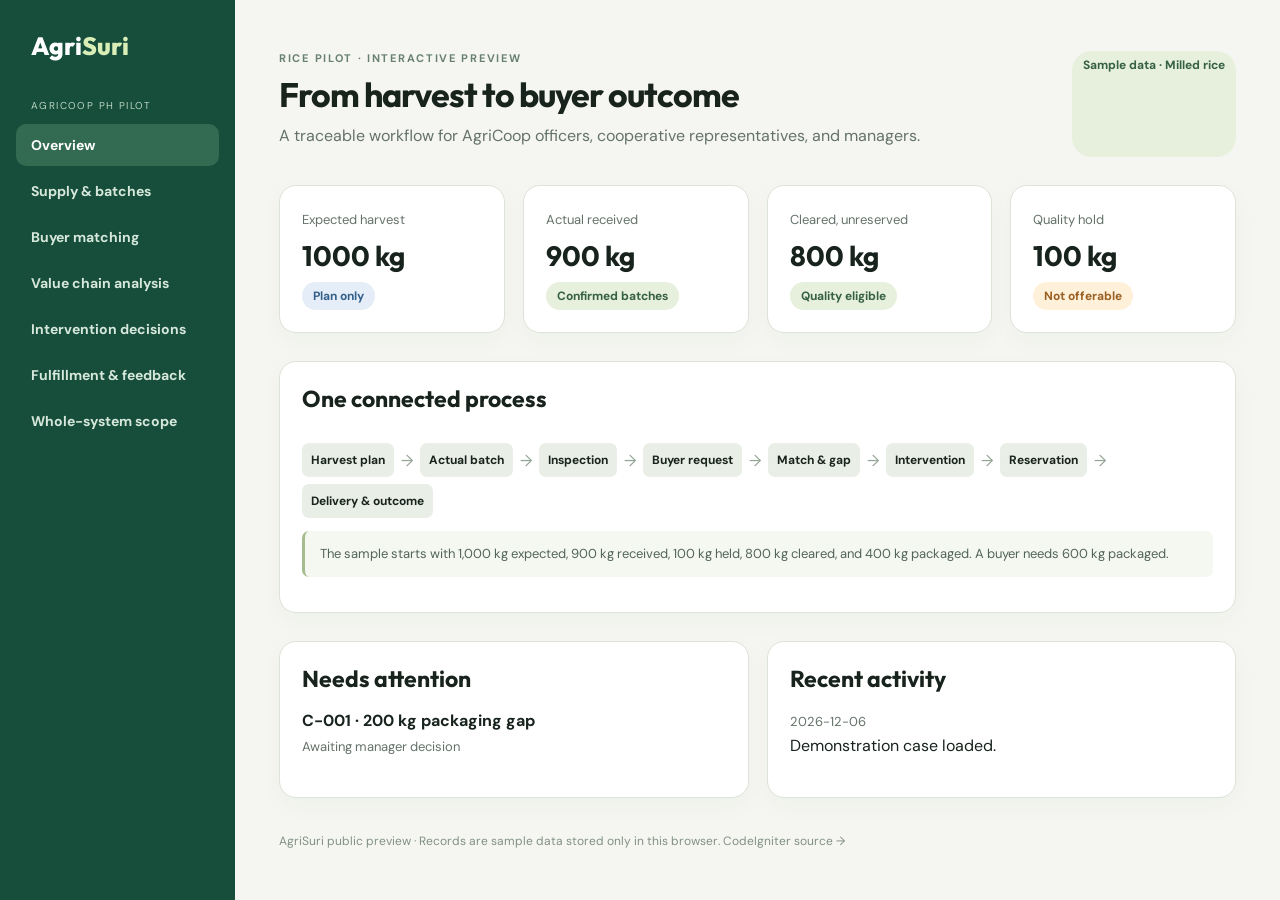
==== docs/index.html @ 3b14a7c7 "Add browser-based public workflow preview" ====
<!doctype html><html lang="en"><head><meta charset="utf-8"><meta name="viewport" content="width=device-width,initial-scale=1"><title>AgriSuri · Interactive preview</title><style>
@import url('https://fonts.googleapis.com/css2?family=DM+Sans:wght@400;600;700&family=Outfit:wght@500;600;700;800&display=swap');
:root{--g:#174d3b;--ink:#17231c;--muted:#647269;--line:#dce3d8;--bg:#f5f6f1}*{box-sizing:border-box}body{margin:0;background:var(--bg);color:var(--ink);font-family:'DM Sans',sans-serif}h1,h2,h3{font-family:Outfit;margin:0}h1{font-size:34px;letter-spacing:-1px}h2{font-size:23px;margin-bottom:16px}h3{font-size:18px}p{line-height:1.55}a{color:inherit;text-decoration:none}.shell{display:flex;min-height:100vh}.side{width:235px;background:var(--g);color:white;padding:28px 16px;flex-shrink:0}.brand{padding:2px 15px 25px;font:800 25px Outfit}.brand span{color:#d8eeb6}.side small{display:block;color:#b7d4c1;text-transform:uppercase;letter-spacing:1.4px;font-size:10px;margin:12px 15px}.nav{display:block;padding:12px 15px;border-radius:10px;margin:4px 0;font-weight:700;font-size:14px;color:#d6e8dc}.nav.active,.nav:hover{background:#326b51;color:white}.main{padding:36px 44px;width:100%;max-width:1500px;margin:auto}.top{display:flex;justify-content:space-between;gap:20px;margin-bottom:28px}.eyebrow{color:#688071;text-transform:uppercase;letter-spacing:1.7px;font-weight:700;font-size:11px;margin-bottom:8px}.subtitle{color:var(--muted);margin:8px 0}.pill{display:inline-block;background:#e7f0dc;color:#356043;border-radius:20px;padding:6px 11px;font-size:12px;font-weight:700}.pill.amber{background:#fff0d9;color:#9a5f23}.pill.blue{background:#e5edf8;color:#335f89}.card,.form{background:white;border:1px solid var(--line);border-radius:17px;padding:22px;box-shadow:0 8px 25px #17352408}.grid{display:grid;gap:18px}.stats{grid-template-columns:repeat(4,1fr)}.two{grid-template-columns:repeat(2,minmax(0,1fr))}.three{grid-template-columns:repeat(3,minmax(0,1fr))}.stat strong{display:block;font:700 28px Outfit;margin:9px 0}.muted{color:var(--muted);font-size:13px}.section{margin-top:28px}.section-head{display:flex;justify-content:space-between;align-items:center;margin-bottom:14px}.flow{display:flex;gap:7px;flex-wrap:wrap}.flow span{background:#e9eee7;border-radius:7px;padding:9px;font-size:12px;font-weight:700}.flow i{align-self:center;color:#95a597}.table-wrap{overflow:auto}table{width:100%;border-collapse:collapse;font-size:14px}th{text-align:left;color:#728176;font-size:11px;text-transform:uppercase;letter-spacing:1px}th,td{padding:13px 11px;border-bottom:1px solid #edf0eb;vertical-align:top}tr:last-child td{border:0}.form{display:grid;gap:14px;align-content:start}.form label{display:grid;gap:6px;font-size:12px;font-weight:700;color:#516458}.form input,.form select,.form textarea{width:100%;border:1px solid #d6dfd5;border-radius:9px;padding:10px 11px;font:inherit;background:white}.form textarea{min-height:70px}button{border:0;border-radius:9px;background:var(--g);color:white;padding:11px 15px;font-weight:700;cursor:pointer}button:hover{background:#287050}.note{background:#f5f7f1;border-left:3px solid #a5bd8e;padding:13px 15px;border-radius:7px;color:#526557;font-size:13px}.notice{padding:13px 17px;border-radius:10px;background:#e9f4e7;margin-bottom:18px}.notice.error{background:#fff0e6;color:#a4521c}.option{border:1px solid var(--line);border-radius:12px;padding:17px}.option p{font-size:13px;color:var(--muted)}.foot{margin-top:35px;color:#829084;font-size:12px}.list{line-height:1.9}@media(max-width:1000px){.stats,.three{grid-template-columns:repeat(2,1fr)}}@media(max-width:750px){.shell{display:block}.side{width:auto;padding:12px;display:flex;overflow:auto}.brand{padding:6px 10px;white-space:nowrap}.side small{display:none}.nav{white-space:nowrap}.main{padding:24px 18px}.stats,.two,.three{grid-template-columns:1fr}.top{display:block}}
</style></head><body><div id="app"></div><script>
const today=new Date(), iso=d=>d.toISOString().slice(0,10), plus=n=>iso(new Date(today.getTime()+n*86400000));
const seed=()=>({plans:[{id:'H-001',coop:'Cooperative A',qty:1000,date:plus(7)}],batches:[{id:'R-001',plan:'H-001',coop:'Cooperative A',received:900,cleared:800,held:100,packaged:400,reserved:0,cost:0}],requests:[{id:'B-001',buyer:'Sample buyer',qty:600,deadline:plus(5),packaging:'Packaged',location:'Cagayan de Oro',reserved:0,sent:0,accepted:0,rejected:0,price:0,payment:'Unpaid'}],cases:[{id:'C-001',request:'B-001',batch:'R-001',issue:'200 kg packaging gap',evidence:'R-001: 800 kg cleared, 400 kg packaged; B-001 needs 600 kg packaged.',action:'',owner:'',due:'',estimate:0,actual:0,outcome:''}],events:[{time:iso(today),text:'Demonstration case loaded.'}]});
let d; try{d=JSON.parse(localStorage.getItem('agrisuri-preview'))||seed()}catch{d=seed()}; let tab=new URLSearchParams(location.search).get('tab')||'overview', flash='';
const esc=v=>String(v??'').replace(/[&<>"']/g,c=>({'&':'&amp;','<':'&lt;','>':'&gt;','"':'&quot;',"'":'&#39;'}[c])); const sum=(rows,key)=>rows.reduce((a,r)=>a+Number(r[key]||0),0), by=(rows,id)=>rows.find(x=>x.id===id), num=(v)=>Math.max(0,Number(v)||0), next=(prefix,rows)=>prefix+'-'+String(rows.length+1).padStart(3,'0');
const input=(name,label,type='text',value='',extra='')=>`<label>${label}<input name="${name}" type="${type}" value="${esc(value)}" ${extra}></label>`;
const select=(name,label,rows)=>`<label>${label}<select name="${name}">${rows.map(r=>`<option value="${esc(r.id)}">${esc(r.id)} · ${esc(r.coop||r.buyer||r.issue||'')}</option>`).join('')}</select></label>`;
const form=(type,title,content,button)=>`<form class="form" data-action="${type}"><h3>${title}</h3>${content}<button>${button} →</button></form>`;
const card=(title,content)=>`<div class="card"><h2>${title}</h2>${content}</div>`;
function overview(){let available=d.batches.reduce((n,b)=>n+Math.max(0,b.cleared-b.reserved),0);return `<div class="grid stats">${[['Expected harvest',sum(d.plans,'qty'),'Plan only','blue'],['Actual received',sum(d.batches,'received'),'Confirmed batches',''],['Cleared, unreserved',available,'Quality eligible',''],['Quality hold',sum(d.batches,'held'),'Not offerable','amber']].map(x=>`<div class="card stat"><span class="muted">${x[0]}</span><strong>${x[1]} kg</strong><span class="pill ${x[3]}">${x[2]}</span></div>`).join('')}</div><div class="section card"><div class="section-head"><h2>One connected process</h2></div><div class="flow">${['Harvest plan','Actual batch','Inspection','Buyer request','Match & gap','Intervention','Reservation','Delivery & outcome'].map((s,i)=>`${i?'<i>→</i>':''}<span>${s}</span>`).join('')}</div><p class="note">The sample starts with 1,000 kg expected, 900 kg received, 100 kg held, 800 kg cleared, and 400 kg packaged. A buyer needs 600 kg packaged.</p></div><div class="section grid two">${card('Needs attention',d.cases.map(c=>`<p><strong>${esc(c.id)} · ${esc(c.issue)}</strong><br><span class="muted">${esc(c.action||'Awaiting manager decision')}</span></p>`).join(''))}${card('Recent activity',d.events.slice(-5).reverse().map(x=>`<p><span class="muted">${esc(x.time)}</span><br>${esc(x.text)}</p>`).join(''))}</div>`}
function supply(){return `<div class="grid two">${form('plan','1. Submit harvest plan',input('coop','Member cooperative','text','','required')+input('qty','Expected quantity (kg)','number','','min="1" required')+input('date','Expected harvest date','date','','required'),'Add expected supply')}${form('batch','2. Confirm actual harvest / receipt',select('plan','Linked harvest plan',d.plans)+input('qty','Actual received (kg)','number','','min="1" required'),'Create traceable batch')}</div><div class="section grid two">${form('inspect','3. Record inspection',select('batch','Batch',d.batches)+input('cleared','Cleared (kg)','number',800,'min="0" required')+input('held','Held / rejected (kg)','number',100,'min="0" required'),'Save inspection')}${form('package','4. Record packaging',select('batch','Batch',d.batches)+input('qty','Newly packaged (kg)','number','','min="1" required')+input('cost','Recorded cost (₱)','number',0,'min="0"'),'Update packaging')}</div><div class="section">${card('Harvest calendar · expected supply',`<div class="table-wrap"><table><tr><th>Plan</th><th>Cooperative</th><th>Product / form</th><th>Expected</th><th>Date</th><th>Status</th></tr>${d.plans.map(h=>`<tr><td><strong>${esc(h.id)}</strong></td><td>${esc(h.coop)}</td><td>Milled rice</td><td>${h.qty} kg</td><td>${esc(h.date)}</td><td><span class="pill blue">Estimated</span></td></tr>`).join('')}</table></div>`)}</div><div class="section">${card('Confirmed batches',`<div class="table-wrap"><table><tr><th>Batch</th><th>Source</th><th>Received</th><th>Cleared</th><th>Held</th><th>Packaged</th><th>Reserved</th><th>Cost</th></tr>${d.batches.map(b=>`<tr><td><strong>${esc(b.id)}</strong></td><td>${esc(b.coop)}</td><td>${b.received}</td><td>${b.cleared}</td><td>${b.held}</td><td>${b.packaged}</td><td>${b.reserved}</td><td>₱${b.cost}</td></tr>`).join('')}</table></div>`)}</div>`}
function matching(){return `<div class="grid two">${form('request','Record a buyer requirement',input('buyer','Buyer','text','','required')+input('qty','Requested quantity (kg)','number','','min="1" required')+input('deadline','Delivery deadline','date','','required')+input('location','Delivery location')+`<label>Packaging<select name="packaging"><option>Packaged</option><option>Unpackaged accepted</option></select></label>`,'Create request')}${form('reserve','Confirm a reservation',select('request','Buyer request',d.requests)+select('batch','Confirmed batch',d.batches)+input('qty','Quantity to reserve (kg)','number','','min="1" required')+`<p class="note">Expected and held stock cannot be reserved. Existing reservations reduce availability.</p>`,'Reserve eligible stock')}</div><div class="section">${card('Proposed matches',`<div class="table-wrap"><table><tr><th>Request</th><th>Batch</th><th>Requested</th><th>Buyer-ready now</th><th>Gap</th><th>Assessment</th></tr>${d.requests.flatMap(r=>d.batches.map(b=>{let ready=Math.max(0,(r.packaging==='Packaged'?b.packaged:b.cleared)-b.reserved),gap=Math.max(0,r.qty-r.reserved-ready);return `<tr><td><strong>${esc(r.id)}</strong><br><span class="muted">${esc(r.buyer)} · due ${esc(r.deadline)}</span></td><td>${esc(b.id)}<br><span class="muted">${esc(b.coop)}</span></td><td>${r.qty} kg</td><td>${ready} kg</td><td>${gap} kg</td><td><span class="pill ${gap?'amber':''}">${gap?'Needs action':'Potentially ready'}</span><br><span class="muted">Confirm grade, location, and delivery timing.</span></td></tr>`})).join('')}</table></div><p class="note">A proposed match is not a sale. Expected harvest does not count as buyer-ready stock.</p>`)}</div>`}
function analysis(){let b=d.batches[0],r=d.requests[0],days=Math.max(0,Math.ceil((new Date(r.deadline)-new Date())/86400000)),scenario=Math.min(b.cleared,b.packaged+100*days);return `<div class="grid three">${card('Descriptive · what happened?',d.batches.map(b=>{let h=by(d.plans,b.plan);return `<p><strong>${esc(b.id)}</strong>: ${b.received} kg received, ${b.held} kg held, ${b.cleared} kg cleared, ${b.packaged} kg packaged.</p>${h?`<p class="muted">Harvest variance: ${b.received-h.qty} kg against ${h.qty} kg expected.</p>`:''}`}).join(''))}${card('Predictive · what might happen?',`<p>At an assumed <strong>100 kg/day</strong> packaging rate, up to <strong>${scenario} kg</strong> could be ready by ${esc(r.deadline)}.</p><p class="muted">Rule-based scenario only. Verify capacity and schedule.</p>`)}${card('Prescriptive · what can we do?',`<p>Compare packaging, another eligible batch, or a buyer-approved date change.</p><p class="muted">Costs and conditions need staff confirmation.</p>`)}</div><div class="section">${card('Buyer outcomes',d.requests.map(r=>`<p><strong>${esc(r.id)}</strong> · ${r.accepted} / ${r.qty} kg accepted (${Math.round(100*r.accepted/r.qty)}% fulfillment). ${r.rejected} kg rejected or returned.</p>`).join('')+`<p class="note">Recorded costs are incomplete; no profit is claimed.</p>`)}</div>`}
function interventions(){return `<div class="grid three">${[['Package the gap','Verify packaging capacity and deadline. Adds packaging cost.'],['Source eligible stock','Verify grade, packaging, location, unreserved stock, and transport cost.'],['Request a new date','Requires buyer agreement; the buyer may decline.']].map(x=>`<div class="option card"><h3>${x[0]}</h3><p>${x[1]}</p></div>`).join('')}</div><div class="section">${card('Evidence-based cases',d.cases.map(c=>`<p><strong>${esc(c.id)} · ${esc(c.issue)}</strong><br><span class="muted">Linked ${esc(c.batch)} / ${esc(c.request)} · ${esc(c.evidence)}</span><br><span class="pill ${c.action?'':'amber'}">${esc(c.action||'Needs manager decision')}</span> ${c.owner?`Owner: ${esc(c.owner)} · Due ${esc(c.due)}`:''} ${c.outcome?` · Result: ${esc(c.outcome)}`:''}</p>`).join(''))}</div><div class="section grid three">${form('case','Open an observed issue',select('request','Request',d.requests)+select('batch','Batch',d.batches)+input('issue','Observed gap','text','','required')+`<label>Linked evidence<textarea name="evidence" placeholder="Cite batch and request facts"></textarea></label>`,'Open case')}${form('approve','Manager: approve action',select('case','Case',d.cases)+`<label>Selected action<select name="action"><option>Package cleared stock</option><option>Source eligible batch</option><option>Request buyer date change</option></select></label>`+input('owner','Responsible person','text','','required')+input('due','Task deadline','date','','required')+input('estimate','Estimated extra cost (₱)','number',0,'min="0"'),'Approve & assign')}${form('outcome','Record intervention outcome',select('case','Case',d.cases)+`<label>Observed result<textarea name="outcome" required></textarea></label>`+input('actual','Actual recorded cost (₱)','number',0,'min="0"'),'Record outcome')}</div>`}
function fulfillment(){return `<div class="grid two">${form('delivery','Record dispatch & buyer feedback',select('request','Buyer request',d.requests)+input('sent','Dispatched (kg)','number','','min="1" required')+input('accepted','Accepted by buyer (kg)','number',0,'min="0" required')+input('rejected','Rejected / returned (kg)','number',0,'min="0" required')+input('price','Agreed price per kg (₱)','number',0,'min="0"')+`<label>Payment status<select name="payment"><option>Unpaid</option><option>Partial</option><option>Paid</option></select></label>`,'Save buyer outcome')}${card('Sales & delivery records',`<div class="table-wrap"><table><tr><th>Request</th><th>Reserved</th><th>Sent</th><th>Accepted</th><th>Rejected</th><th>Payment</th></tr>${d.requests.map(r=>`<tr><td>${esc(r.id)}</td><td>${r.reserved}</td><td>${r.sent}</td><td>${r.accepted}</td><td>${r.rejected}</td><td>${esc(r.payment)}</td></tr>`).join('')}</table></div><p class="note">A buyer rejection is an observed issue, not proof of its cause.</p>`)}</div>`}
function roadmap(){return `<div class="grid two">${card('What this preview covers',`<ul class="list"><li>Expected plans and actual batches remain separate.</li><li>Inspection, packaging, and reservations update eligible stock.</li><li>Buyer matching explains gaps.</li><li>Managers compare and approve interventions.</li><li>Buyer acceptance and outcomes feed back into analysis.</li></ul>`)}${card('Planned for the full system',`<ul class="list"><li>Account login and cooperative-specific permissions.</li><li>Audit history, evidence attachments, and corrections.</li><li>Reviewed AI drafts and evidence-based case summaries.</li><li>Reminders, storage, logistics, invoices, and multi-batch allocation.</li><li>Validated forecasting when historical records support it.</li></ul>`)}</div><div class="section">${card('Pilot validation needed',`<p>Confirm the pilot product and stages with AgriCoop and obtain five de-identified completed cases.</p><p class="note">This public preview keeps sample changes in each visitor's browser. It is not live cooperative inventory.</p>${form('reset','Restart demonstration','','Reset my sample records')}`)}</div>`}
const views={overview,supply,matching,analysis,interventions,fulfillment,roadmap}, titles={overview:'From harvest to buyer outcome',supply:'Supply & batches',matching:'Buyer matching',analysis:'Value chain analysis',interventions:'Intervention decisions',fulfillment:'Fulfillment & feedback',roadmap:'Whole-system scope'};
function render(){if(!views[tab])tab='overview';document.querySelector('#app').innerHTML=`<div class="shell"><aside class="side"><div class="brand">Agri<span>Suri</span></div><small>AgriCoop Ph pilot</small>${Object.entries(titles).map(([k,v])=>`<a class="nav ${tab===k?'active':''}" href="?tab=${k}">${k==='overview'?'Overview':v}</a>`).join('')}</aside><main class="main"><div class="top"><div><div class="eyebrow">Rice pilot · interactive preview</div><h1>${titles[tab]}</h1><p class="subtitle">A traceable workflow for AgriCoop officers, cooperative representatives, and managers.</p></div><span class="pill">Sample data · Milled rice</span></div>${flash?`<div class="notice ${flash.startsWith('Error:')?'error':''}">${esc(flash)}</div>`:''}${views[tab]()}<div class="foot">AgriSuri public preview · Records are sample data stored only in this browser. <a href="https://github.com/berrycole/agrisuri-codeigniter">CodeIgniter source →</a></div></main></div>`;}
function act(type,p){const q=k=>num(p.get(k));let msg='Record saved.';switch(type){
case 'plan':if(!p.get('coop')||!p.get('date')||q('qty')<=0)throw Error('Cooperative, date and positive quantity are required.');{let id=next('H',d.plans);d.plans.push({id,coop:p.get('coop').trim(),qty:q('qty'),date:p.get('date')});msg=id+' added as expected supply; it cannot be reserved.'}break;
case 'batch':{let h=by(d.plans,p.get('plan'));if(!h||q('qty')<=0)throw Error('Choose a plan and actual quantity.');let id=next('R',d.batches);d.batches.push({id,plan:h.id,coop:h.coop,received:q('qty'),cleared:0,held:q('qty'),packaged:0,reserved:0,cost:0});msg=id+' confirmed; stock awaits inspection.'}break;
case 'inspect':{let b=by(d.batches,p.get('batch'));if(!b)throw Error('Choose a batch.');if(q('cleared')+q('held')>b.received||q('cleared')<b.packaged||q('cleared')<b.reserved)throw Error('Inspection quantities conflict with received, packaged, or reserved stock.');b.cleared=q('cleared');b.held=q('held');msg='Inspection saved. Held stock remains unavailable.'}break;
case 'package':{let b=by(d.batches,p.get('batch'));if(!b||q('qty')<=0||b.packaged+q('qty')>b.cleared)throw Error('Packaging needs cleared, unpackaged stock.');b.packaged+=q('qty');b.cost+=q('cost');msg=q('qty')+' kg packaged.'}break;
case 'request':if(!p.get('buyer')||!p.get('deadline')||q('qty')<=0)throw Error('Buyer, quantity and deadline are required.');{let id=next('B',d.requests);d.requests.push({id,buyer:p.get('buyer').trim(),qty:q('qty'),deadline:p.get('deadline'),packaging:p.get('packaging'),location:p.get('location'),reserved:0,sent:0,accepted:0,rejected:0,price:0,payment:'Unpaid'});msg=id+' entered. Review matches before reserving.'}break;
case 'reserve':{let b=by(d.batches,p.get('batch')),r=by(d.requests,p.get('request'));if(!b||!r||q('qty')<=0)throw Error('Choose batch, request and quantity.');let eligible=(r.packaging==='Packaged'?b.packaged:b.cleared)-b.reserved;if(q('qty')>eligible||q('qty')>r.qty-r.reserved)throw Error('Only eligible, unreserved stock within the request balance can be reserved.');b.reserved+=q('qty');r.reserved+=q('qty');msg=q('qty')+' kg reserved.'}break;
case 'case':if(!by(d.batches,p.get('batch'))||!by(d.requests,p.get('request'))||!p.get('issue'))throw Error('Link a batch and request and describe an issue.');{let id=next('C',d.cases);d.cases.push({id,request:p.get('request'),batch:p.get('batch'),issue:p.get('issue'),evidence:p.get('evidence'),action:'',owner:'',due:'',estimate:0,actual:0,outcome:''});msg=id+' opened for investigation.'}break;
case 'approve':{let c=by(d.cases,p.get('case'));if(!c||!p.get('action')||!p.get('owner')||!p.get('due'))throw Error('Action, owner and due date are required.');c.action=p.get('action');c.owner=p.get('owner');c.due=p.get('due');c.estimate=q('estimate');msg=c.id+' action approved and assigned.'}break;
case 'outcome':{let c=by(d.cases,p.get('case'));if(!c||!p.get('outcome'))throw Error('Describe the observed outcome.');c.outcome=p.get('outcome');c.actual=q('actual');msg='Outcome and actual cost recorded.'}break;
case 'delivery':{let r=by(d.requests,p.get('request'));if(!r||q('sent')<=0||q('sent')>r.reserved||q('accepted')+q('rejected')>q('sent'))throw Error('Dispatch needs reserved stock; acceptance and rejection cannot exceed dispatch.');r.sent=q('sent');r.accepted=q('accepted');r.rejected=q('rejected');r.price=q('price');r.payment=p.get('payment');msg='Buyer feedback recorded.'}break;
case 'reset':d=seed();msg='Your sample records were reset.';break;
default:throw Error('Unknown action.')}d.events.push({time:iso(new Date()),text:msg});localStorage.setItem('agrisuri-preview',JSON.stringify(d));return msg}
document.addEventListener('submit',e=>{let f=e.target;if(!f.matches('form[data-action]'))return;e.preventDefault();try{flash=act(f.dataset.action,new FormData(f))}catch(err){flash='Error: '+err.message}render();scrollTo({top:0,behavior:'smooth'})});render();
</script></body></html>
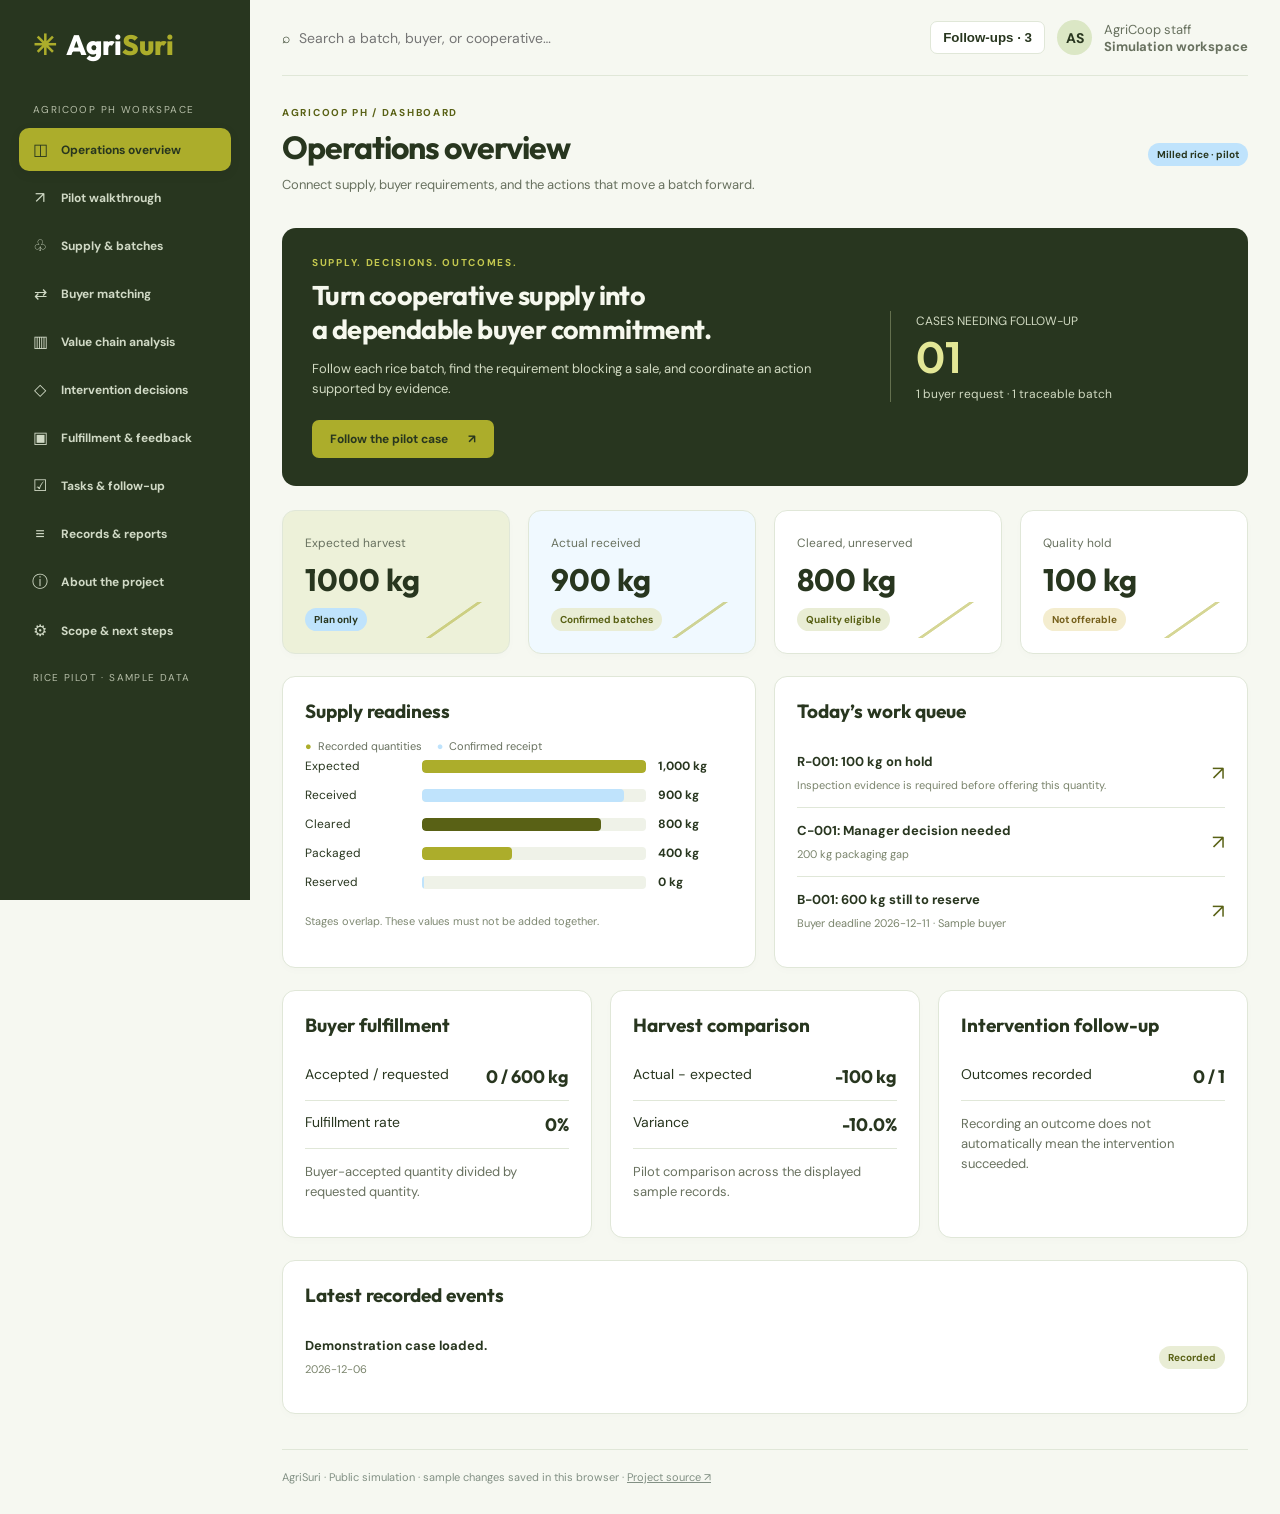
==== commit 6aa0525b: "Redesign AgriSuri dashboard and expand proposal workflow tools" ====
--- a/docs/index.html
+++ b/docs/index.html
@@ -1,36 +1 @@
-<!doctype html><html lang="en"><head><meta charset="utf-8"><meta name="viewport" content="width=device-width,initial-scale=1"><title>AgriSuri · Interactive preview</title><style>
-@import url('https://fonts.googleapis.com/css2?family=DM+Sans:wght@400;600;700&family=Outfit:wght@500;600;700;800&display=swap');
-:root{--g:#174d3b;--ink:#17231c;--muted:#647269;--line:#dce3d8;--bg:#f5f6f1}*{box-sizing:border-box}body{margin:0;background:var(--bg);color:var(--ink);font-family:'DM Sans',sans-serif}h1,h2,h3{font-family:Outfit;margin:0}h1{font-size:34px;letter-spacing:-1px}h2{font-size:23px;margin-bottom:16px}h3{font-size:18px}p{line-height:1.55}a{color:inherit;text-decoration:none}.shell{display:flex;min-height:100vh}.side{width:235px;background:var(--g);color:white;padding:28px 16px;flex-shrink:0}.brand{padding:2px 15px 25px;font:800 25px Outfit}.brand span{color:#d8eeb6}.side small{display:block;color:#b7d4c1;text-transform:uppercase;letter-spacing:1.4px;font-size:10px;margin:12px 15px}.nav{display:block;padding:12px 15px;border-radius:10px;margin:4px 0;font-weight:700;font-size:14px;color:#d6e8dc}.nav.active,.nav:hover{background:#326b51;color:white}.main{padding:36px 44px;width:100%;max-width:1500px;margin:auto}.top{display:flex;justify-content:space-between;gap:20px;margin-bottom:28px}.eyebrow{color:#688071;text-transform:uppercase;letter-spacing:1.7px;font-weight:700;font-size:11px;margin-bottom:8px}.subtitle{color:var(--muted);margin:8px 0}.pill{display:inline-block;background:#e7f0dc;color:#356043;border-radius:20px;padding:6px 11px;font-size:12px;font-weight:700}.pill.amber{background:#fff0d9;color:#9a5f23}.pill.blue{background:#e5edf8;color:#335f89}.card,.form{background:white;border:1px solid var(--line);border-radius:17px;padding:22px;box-shadow:0 8px 25px #17352408}.grid{display:grid;gap:18px}.stats{grid-template-columns:repeat(4,1fr)}.two{grid-template-columns:repeat(2,minmax(0,1fr))}.three{grid-template-columns:repeat(3,minmax(0,1fr))}.stat strong{display:block;font:700 28px Outfit;margin:9px 0}.muted{color:var(--muted);font-size:13px}.section{margin-top:28px}.section-head{display:flex;justify-content:space-between;align-items:center;margin-bottom:14px}.flow{display:flex;gap:7px;flex-wrap:wrap}.flow span{background:#e9eee7;border-radius:7px;padding:9px;font-size:12px;font-weight:700}.flow i{align-self:center;color:#95a597}.table-wrap{overflow:auto}table{width:100%;border-collapse:collapse;font-size:14px}th{text-align:left;color:#728176;font-size:11px;text-transform:uppercase;letter-spacing:1px}th,td{padding:13px 11px;border-bottom:1px solid #edf0eb;vertical-align:top}tr:last-child td{border:0}.form{display:grid;gap:14px;align-content:start}.form label{display:grid;gap:6px;font-size:12px;font-weight:700;color:#516458}.form input,.form select,.form textarea{width:100%;border:1px solid #d6dfd5;border-radius:9px;padding:10px 11px;font:inherit;background:white}.form textarea{min-height:70px}button{border:0;border-radius:9px;background:var(--g);color:white;padding:11px 15px;font-weight:700;cursor:pointer}button:hover{background:#287050}.note{background:#f5f7f1;border-left:3px solid #a5bd8e;padding:13px 15px;border-radius:7px;color:#526557;font-size:13px}.notice{padding:13px 17px;border-radius:10px;background:#e9f4e7;margin-bottom:18px}.notice.error{background:#fff0e6;color:#a4521c}.option{border:1px solid var(--line);border-radius:12px;padding:17px}.option p{font-size:13px;color:var(--muted)}.foot{margin-top:35px;color:#829084;font-size:12px}.list{line-height:1.9}@media(max-width:1000px){.stats,.three{grid-template-columns:repeat(2,1fr)}}@media(max-width:750px){.shell{display:block}.side{width:auto;padding:12px;display:flex;overflow:auto}.brand{padding:6px 10px;white-space:nowrap}.side small{display:none}.nav{white-space:nowrap}.main{padding:24px 18px}.stats,.two,.three{grid-template-columns:1fr}.top{display:block}}
-</style></head><body><div id="app"></div><script>
-const today=new Date(), iso=d=>d.toISOString().slice(0,10), plus=n=>iso(new Date(today.getTime()+n*86400000));
-const seed=()=>({plans:[{id:'H-001',coop:'Cooperative A',qty:1000,date:plus(7)}],batches:[{id:'R-001',plan:'H-001',coop:'Cooperative A',received:900,cleared:800,held:100,packaged:400,reserved:0,cost:0}],requests:[{id:'B-001',buyer:'Sample buyer',qty:600,deadline:plus(5),packaging:'Packaged',location:'Cagayan de Oro',reserved:0,sent:0,accepted:0,rejected:0,price:0,payment:'Unpaid'}],cases:[{id:'C-001',request:'B-001',batch:'R-001',issue:'200 kg packaging gap',evidence:'R-001: 800 kg cleared, 400 kg packaged; B-001 needs 600 kg packaged.',action:'',owner:'',due:'',estimate:0,actual:0,outcome:''}],events:[{time:iso(today),text:'Demonstration case loaded.'}]});
-let d; try{d=JSON.parse(localStorage.getItem('agrisuri-preview'))||seed()}catch{d=seed()}; let tab=new URLSearchParams(location.search).get('tab')||'overview', flash='';
-const esc=v=>String(v??'').replace(/[&<>"']/g,c=>({'&':'&amp;','<':'&lt;','>':'&gt;','"':'&quot;',"'":'&#39;'}[c])); const sum=(rows,key)=>rows.reduce((a,r)=>a+Number(r[key]||0),0), by=(rows,id)=>rows.find(x=>x.id===id), num=(v)=>Math.max(0,Number(v)||0), next=(prefix,rows)=>prefix+'-'+String(rows.length+1).padStart(3,'0');
-const input=(name,label,type='text',value='',extra='')=>`<label>${label}<input name="${name}" type="${type}" value="${esc(value)}" ${extra}></label>`;
-const select=(name,label,rows)=>`<label>${label}<select name="${name}">${rows.map(r=>`<option value="${esc(r.id)}">${esc(r.id)} · ${esc(r.coop||r.buyer||r.issue||'')}</option>`).join('')}</select></label>`;
-const form=(type,title,content,button)=>`<form class="form" data-action="${type}"><h3>${title}</h3>${content}<button>${button} →</button></form>`;
-const card=(title,content)=>`<div class="card"><h2>${title}</h2>${content}</div>`;
-function overview(){let available=d.batches.reduce((n,b)=>n+Math.max(0,b.cleared-b.reserved),0);return `<div class="grid stats">${[['Expected harvest',sum(d.plans,'qty'),'Plan only','blue'],['Actual received',sum(d.batches,'received'),'Confirmed batches',''],['Cleared, unreserved',available,'Quality eligible',''],['Quality hold',sum(d.batches,'held'),'Not offerable','amber']].map(x=>`<div class="card stat"><span class="muted">${x[0]}</span><strong>${x[1]} kg</strong><span class="pill ${x[3]}">${x[2]}</span></div>`).join('')}</div><div class="section card"><div class="section-head"><h2>One connected process</h2></div><div class="flow">${['Harvest plan','Actual batch','Inspection','Buyer request','Match & gap','Intervention','Reservation','Delivery & outcome'].map((s,i)=>`${i?'<i>→</i>':''}<span>${s}</span>`).join('')}</div><p class="note">The sample starts with 1,000 kg expected, 900 kg received, 100 kg held, 800 kg cleared, and 400 kg packaged. A buyer needs 600 kg packaged.</p></div><div class="section grid two">${card('Needs attention',d.cases.map(c=>`<p><strong>${esc(c.id)} · ${esc(c.issue)}</strong><br><span class="muted">${esc(c.action||'Awaiting manager decision')}</span></p>`).join(''))}${card('Recent activity',d.events.slice(-5).reverse().map(x=>`<p><span class="muted">${esc(x.time)}</span><br>${esc(x.text)}</p>`).join(''))}</div>`}
-function supply(){return `<div class="grid two">${form('plan','1. Submit harvest plan',input('coop','Member cooperative','text','','required')+input('qty','Expected quantity (kg)','number','','min="1" required')+input('date','Expected harvest date','date','','required'),'Add expected supply')}${form('batch','2. Confirm actual harvest / receipt',select('plan','Linked harvest plan',d.plans)+input('qty','Actual received (kg)','number','','min="1" required'),'Create traceable batch')}</div><div class="section grid two">${form('inspect','3. Record inspection',select('batch','Batch',d.batches)+input('cleared','Cleared (kg)','number',800,'min="0" required')+input('held','Held / rejected (kg)','number',100,'min="0" required'),'Save inspection')}${form('package','4. Record packaging',select('batch','Batch',d.batches)+input('qty','Newly packaged (kg)','number','','min="1" required')+input('cost','Recorded cost (₱)','number',0,'min="0"'),'Update packaging')}</div><div class="section">${card('Harvest calendar · expected supply',`<div class="table-wrap"><table><tr><th>Plan</th><th>Cooperative</th><th>Product / form</th><th>Expected</th><th>Date</th><th>Status</th></tr>${d.plans.map(h=>`<tr><td><strong>${esc(h.id)}</strong></td><td>${esc(h.coop)}</td><td>Milled rice</td><td>${h.qty} kg</td><td>${esc(h.date)}</td><td><span class="pill blue">Estimated</span></td></tr>`).join('')}</table></div>`)}</div><div class="section">${card('Confirmed batches',`<div class="table-wrap"><table><tr><th>Batch</th><th>Source</th><th>Received</th><th>Cleared</th><th>Held</th><th>Packaged</th><th>Reserved</th><th>Cost</th></tr>${d.batches.map(b=>`<tr><td><strong>${esc(b.id)}</strong></td><td>${esc(b.coop)}</td><td>${b.received}</td><td>${b.cleared}</td><td>${b.held}</td><td>${b.packaged}</td><td>${b.reserved}</td><td>₱${b.cost}</td></tr>`).join('')}</table></div>`)}</div>`}
-function matching(){return `<div class="grid two">${form('request','Record a buyer requirement',input('buyer','Buyer','text','','required')+input('qty','Requested quantity (kg)','number','','min="1" required')+input('deadline','Delivery deadline','date','','required')+input('location','Delivery location')+`<label>Packaging<select name="packaging"><option>Packaged</option><option>Unpackaged accepted</option></select></label>`,'Create request')}${form('reserve','Confirm a reservation',select('request','Buyer request',d.requests)+select('batch','Confirmed batch',d.batches)+input('qty','Quantity to reserve (kg)','number','','min="1" required')+`<p class="note">Expected and held stock cannot be reserved. Existing reservations reduce availability.</p>`,'Reserve eligible stock')}</div><div class="section">${card('Proposed matches',`<div class="table-wrap"><table><tr><th>Request</th><th>Batch</th><th>Requested</th><th>Buyer-ready now</th><th>Gap</th><th>Assessment</th></tr>${d.requests.flatMap(r=>d.batches.map(b=>{let ready=Math.max(0,(r.packaging==='Packaged'?b.packaged:b.cleared)-b.reserved),gap=Math.max(0,r.qty-r.reserved-ready);return `<tr><td><strong>${esc(r.id)}</strong><br><span class="muted">${esc(r.buyer)} · due ${esc(r.deadline)}</span></td><td>${esc(b.id)}<br><span class="muted">${esc(b.coop)}</span></td><td>${r.qty} kg</td><td>${ready} kg</td><td>${gap} kg</td><td><span class="pill ${gap?'amber':''}">${gap?'Needs action':'Potentially ready'}</span><br><span class="muted">Confirm grade, location, and delivery timing.</span></td></tr>`})).join('')}</table></div><p class="note">A proposed match is not a sale. Expected harvest does not count as buyer-ready stock.</p>`)}</div>`}
-function analysis(){let b=d.batches[0],r=d.requests[0],days=Math.max(0,Math.ceil((new Date(r.deadline)-new Date())/86400000)),scenario=Math.min(b.cleared,b.packaged+100*days);return `<div class="grid three">${card('Descriptive · what happened?',d.batches.map(b=>{let h=by(d.plans,b.plan);return `<p><strong>${esc(b.id)}</strong>: ${b.received} kg received, ${b.held} kg held, ${b.cleared} kg cleared, ${b.packaged} kg packaged.</p>${h?`<p class="muted">Harvest variance: ${b.received-h.qty} kg against ${h.qty} kg expected.</p>`:''}`}).join(''))}${card('Predictive · what might happen?',`<p>At an assumed <strong>100 kg/day</strong> packaging rate, up to <strong>${scenario} kg</strong> could be ready by ${esc(r.deadline)}.</p><p class="muted">Rule-based scenario only. Verify capacity and schedule.</p>`)}${card('Prescriptive · what can we do?',`<p>Compare packaging, another eligible batch, or a buyer-approved date change.</p><p class="muted">Costs and conditions need staff confirmation.</p>`)}</div><div class="section">${card('Buyer outcomes',d.requests.map(r=>`<p><strong>${esc(r.id)}</strong> · ${r.accepted} / ${r.qty} kg accepted (${Math.round(100*r.accepted/r.qty)}% fulfillment). ${r.rejected} kg rejected or returned.</p>`).join('')+`<p class="note">Recorded costs are incomplete; no profit is claimed.</p>`)}</div>`}
-function interventions(){return `<div class="grid three">${[['Package the gap','Verify packaging capacity and deadline. Adds packaging cost.'],['Source eligible stock','Verify grade, packaging, location, unreserved stock, and transport cost.'],['Request a new date','Requires buyer agreement; the buyer may decline.']].map(x=>`<div class="option card"><h3>${x[0]}</h3><p>${x[1]}</p></div>`).join('')}</div><div class="section">${card('Evidence-based cases',d.cases.map(c=>`<p><strong>${esc(c.id)} · ${esc(c.issue)}</strong><br><span class="muted">Linked ${esc(c.batch)} / ${esc(c.request)} · ${esc(c.evidence)}</span><br><span class="pill ${c.action?'':'amber'}">${esc(c.action||'Needs manager decision')}</span> ${c.owner?`Owner: ${esc(c.owner)} · Due ${esc(c.due)}`:''} ${c.outcome?` · Result: ${esc(c.outcome)}`:''}</p>`).join(''))}</div><div class="section grid three">${form('case','Open an observed issue',select('request','Request',d.requests)+select('batch','Batch',d.batches)+input('issue','Observed gap','text','','required')+`<label>Linked evidence<textarea name="evidence" placeholder="Cite batch and request facts"></textarea></label>`,'Open case')}${form('approve','Manager: approve action',select('case','Case',d.cases)+`<label>Selected action<select name="action"><option>Package cleared stock</option><option>Source eligible batch</option><option>Request buyer date change</option></select></label>`+input('owner','Responsible person','text','','required')+input('due','Task deadline','date','','required')+input('estimate','Estimated extra cost (₱)','number',0,'min="0"'),'Approve & assign')}${form('outcome','Record intervention outcome',select('case','Case',d.cases)+`<label>Observed result<textarea name="outcome" required></textarea></label>`+input('actual','Actual recorded cost (₱)','number',0,'min="0"'),'Record outcome')}</div>`}
-function fulfillment(){return `<div class="grid two">${form('delivery','Record dispatch & buyer feedback',select('request','Buyer request',d.requests)+input('sent','Dispatched (kg)','number','','min="1" required')+input('accepted','Accepted by buyer (kg)','number',0,'min="0" required')+input('rejected','Rejected / returned (kg)','number',0,'min="0" required')+input('price','Agreed price per kg (₱)','number',0,'min="0"')+`<label>Payment status<select name="payment"><option>Unpaid</option><option>Partial</option><option>Paid</option></select></label>`,'Save buyer outcome')}${card('Sales & delivery records',`<div class="table-wrap"><table><tr><th>Request</th><th>Reserved</th><th>Sent</th><th>Accepted</th><th>Rejected</th><th>Payment</th></tr>${d.requests.map(r=>`<tr><td>${esc(r.id)}</td><td>${r.reserved}</td><td>${r.sent}</td><td>${r.accepted}</td><td>${r.rejected}</td><td>${esc(r.payment)}</td></tr>`).join('')}</table></div><p class="note">A buyer rejection is an observed issue, not proof of its cause.</p>`)}</div>`}
-function roadmap(){return `<div class="grid two">${card('What this preview covers',`<ul class="list"><li>Expected plans and actual batches remain separate.</li><li>Inspection, packaging, and reservations update eligible stock.</li><li>Buyer matching explains gaps.</li><li>Managers compare and approve interventions.</li><li>Buyer acceptance and outcomes feed back into analysis.</li></ul>`)}${card('Planned for the full system',`<ul class="list"><li>Account login and cooperative-specific permissions.</li><li>Audit history, evidence attachments, and corrections.</li><li>Reviewed AI drafts and evidence-based case summaries.</li><li>Reminders, storage, logistics, invoices, and multi-batch allocation.</li><li>Validated forecasting when historical records support it.</li></ul>`)}</div><div class="section">${card('Pilot validation needed',`<p>Confirm the pilot product and stages with AgriCoop and obtain five de-identified completed cases.</p><p class="note">This public preview keeps sample changes in each visitor's browser. It is not live cooperative inventory.</p>${form('reset','Restart demonstration','','Reset my sample records')}`)}</div>`}
-const views={overview,supply,matching,analysis,interventions,fulfillment,roadmap}, titles={overview:'From harvest to buyer outcome',supply:'Supply & batches',matching:'Buyer matching',analysis:'Value chain analysis',interventions:'Intervention decisions',fulfillment:'Fulfillment & feedback',roadmap:'Whole-system scope'};
-function render(){if(!views[tab])tab='overview';document.querySelector('#app').innerHTML=`<div class="shell"><aside class="side"><div class="brand">Agri<span>Suri</span></div><small>AgriCoop Ph pilot</small>${Object.entries(titles).map(([k,v])=>`<a class="nav ${tab===k?'active':''}" href="?tab=${k}">${k==='overview'?'Overview':v}</a>`).join('')}</aside><main class="main"><div class="top"><div><div class="eyebrow">Rice pilot · interactive preview</div><h1>${titles[tab]}</h1><p class="subtitle">A traceable workflow for AgriCoop officers, cooperative representatives, and managers.</p></div><span class="pill">Sample data · Milled rice</span></div>${flash?`<div class="notice ${flash.startsWith('Error:')?'error':''}">${esc(flash)}</div>`:''}${views[tab]()}<div class="foot">AgriSuri public preview · Records are sample data stored only in this browser. <a href="https://github.com/berrycole/agrisuri-codeigniter">CodeIgniter source →</a></div></main></div>`;}
-function act(type,p){const q=k=>num(p.get(k));let msg='Record saved.';switch(type){
-case 'plan':if(!p.get('coop')||!p.get('date')||q('qty')<=0)throw Error('Cooperative, date and positive quantity are required.');{let id=next('H',d.plans);d.plans.push({id,coop:p.get('coop').trim(),qty:q('qty'),date:p.get('date')});msg=id+' added as expected supply; it cannot be reserved.'}break;
-case 'batch':{let h=by(d.plans,p.get('plan'));if(!h||q('qty')<=0)throw Error('Choose a plan and actual quantity.');let id=next('R',d.batches);d.batches.push({id,plan:h.id,coop:h.coop,received:q('qty'),cleared:0,held:q('qty'),packaged:0,reserved:0,cost:0});msg=id+' confirmed; stock awaits inspection.'}break;
-case 'inspect':{let b=by(d.batches,p.get('batch'));if(!b)throw Error('Choose a batch.');if(q('cleared')+q('held')>b.received||q('cleared')<b.packaged||q('cleared')<b.reserved)throw Error('Inspection quantities conflict with received, packaged, or reserved stock.');b.cleared=q('cleared');b.held=q('held');msg='Inspection saved. Held stock remains unavailable.'}break;
-case 'package':{let b=by(d.batches,p.get('batch'));if(!b||q('qty')<=0||b.packaged+q('qty')>b.cleared)throw Error('Packaging needs cleared, unpackaged stock.');b.packaged+=q('qty');b.cost+=q('cost');msg=q('qty')+' kg packaged.'}break;
-case 'request':if(!p.get('buyer')||!p.get('deadline')||q('qty')<=0)throw Error('Buyer, quantity and deadline are required.');{let id=next('B',d.requests);d.requests.push({id,buyer:p.get('buyer').trim(),qty:q('qty'),deadline:p.get('deadline'),packaging:p.get('packaging'),location:p.get('location'),reserved:0,sent:0,accepted:0,rejected:0,price:0,payment:'Unpaid'});msg=id+' entered. Review matches before reserving.'}break;
-case 'reserve':{let b=by(d.batches,p.get('batch')),r=by(d.requests,p.get('request'));if(!b||!r||q('qty')<=0)throw Error('Choose batch, request and quantity.');let eligible=(r.packaging==='Packaged'?b.packaged:b.cleared)-b.reserved;if(q('qty')>eligible||q('qty')>r.qty-r.reserved)throw Error('Only eligible, unreserved stock within the request balance can be reserved.');b.reserved+=q('qty');r.reserved+=q('qty');msg=q('qty')+' kg reserved.'}break;
-case 'case':if(!by(d.batches,p.get('batch'))||!by(d.requests,p.get('request'))||!p.get('issue'))throw Error('Link a batch and request and describe an issue.');{let id=next('C',d.cases);d.cases.push({id,request:p.get('request'),batch:p.get('batch'),issue:p.get('issue'),evidence:p.get('evidence'),action:'',owner:'',due:'',estimate:0,actual:0,outcome:''});msg=id+' opened for investigation.'}break;
-case 'approve':{let c=by(d.cases,p.get('case'));if(!c||!p.get('action')||!p.get('owner')||!p.get('due'))throw Error('Action, owner and due date are required.');c.action=p.get('action');c.owner=p.get('owner');c.due=p.get('due');c.estimate=q('estimate');msg=c.id+' action approved and assigned.'}break;
-case 'outcome':{let c=by(d.cases,p.get('case'));if(!c||!p.get('outcome'))throw Error('Describe the observed outcome.');c.outcome=p.get('outcome');c.actual=q('actual');msg='Outcome and actual cost recorded.'}break;
-case 'delivery':{let r=by(d.requests,p.get('request'));if(!r||q('sent')<=0||q('sent')>r.reserved||q('accepted')+q('rejected')>q('sent'))throw Error('Dispatch needs reserved stock; acceptance and rejection cannot exceed dispatch.');r.sent=q('sent');r.accepted=q('accepted');r.rejected=q('rejected');r.price=q('price');r.payment=p.get('payment');msg='Buyer feedback recorded.'}break;
-case 'reset':d=seed();msg='Your sample records were reset.';break;
-default:throw Error('Unknown action.')}d.events.push({time:iso(new Date()),text:msg});localStorage.setItem('agrisuri-preview',JSON.stringify(d));return msg}
-document.addEventListener('submit',e=>{let f=e.target;if(!f.matches('form[data-action]'))return;e.preventDefault();try{flash=act(f.dataset.action,new FormData(f))}catch(err){flash='Error: '+err.message}render();scrollTo({top:0,behavior:'smooth'})});render();
-</script></body></html>
+<!doctype html><html lang="en"><head><meta charset="utf-8"><meta name="viewport" content="width=device-width,initial-scale=1"><title>AgriSuri | AgriCoop operations</title><link rel="stylesheet" href="assets/base.css?v=2"><link rel="stylesheet" href="assets/dashboard.css?v=2"></head><body><div id="app"></div><!--BOOTSTRAP--><script src="assets/app.js?v=2"></script><script src="assets/dashboard.js?v=2"></script></body></html>
--- a/docs/assets/base.css
+++ b/docs/assets/base.css
@@ -0,0 +1,3 @@
+
+@import url('https://fonts.googleapis.com/css2?family=DM+Sans:wght@400;600;700&family=Outfit:wght@500;600;700;800&display=swap');
+:root{--g:#174d3b;--ink:#17231c;--muted:#647269;--line:#dce3d8;--bg:#f5f6f1}*{box-sizing:border-box}body{margin:0;background:var(--bg);color:var(--ink);font-family:'DM Sans',sans-serif}h1,h2,h3{font-family:Outfit;margin:0}h1{font-size:34px;letter-spacing:-1px}h2{font-size:23px;margin-bottom:16px}h3{font-size:18px}p{line-height:1.55}a{color:inherit;text-decoration:none}.shell{display:flex;min-height:100vh}.side{width:235px;background:var(--g);color:white;padding:28px 16px;flex-shrink:0}.brand{padding:2px 15px 25px;font:800 25px Outfit}.brand span{color:#d8eeb6}.side small{display:block;color:#b7d4c1;text-transform:uppercase;letter-spacing:1.4px;font-size:10px;margin:12px 15px}.nav{display:block;padding:12px 15px;border-radius:10px;margin:4px 0;font-weight:700;font-size:14px;color:#d6e8dc}.nav.active,.nav:hover{background:#326b51;color:white}.main{padding:36px 44px;width:100%;max-width:1500px;margin:auto}.top{display:flex;justify-content:space-between;gap:20px;margin-bottom:28px}.eyebrow{color:#688071;text-transform:uppercase;letter-spacing:1.7px;font-weight:700;font-size:11px;margin-bottom:8px}.subtitle{color:var(--muted);margin:8px 0}.pill{display:inline-block;background:#e7f0dc;color:#356043;border-radius:20px;padding:6px 11px;font-size:12px;font-weight:700}.pill.amber{background:#fff0d9;color:#9a5f23}.pill.blue{background:#e5edf8;color:#335f89}.card,.form{background:white;border:1px solid var(--line);border-radius:17px;padding:22px;box-shadow:0 8px 25px #17352408}.grid{display:grid;gap:18px}.stats{grid-template-columns:repeat(4,1fr)}.two{grid-template-columns:repeat(2,minmax(0,1fr))}.three{grid-template-columns:repeat(3,minmax(0,1fr))}.stat strong{display:block;font:700 28px Outfit;margin:9px 0}.muted{color:var(--muted);font-size:13px}.section{margin-top:28px}.section-head{display:flex;justify-content:space-between;align-items:center;margin-bottom:14px}.flow{display:flex;gap:7px;flex-wrap:wrap}.flow span{background:#e9eee7;border-radius:7px;padding:9px;font-size:12px;font-weight:700}.flow i{align-self:center;color:#95a597}.table-wrap{overflow:auto}table{width:100%;border-collapse:collapse;font-size:14px}th{text-align:left;color:#728176;font-size:11px;text-transform:uppercase;letter-spacing:1px}th,td{padding:13px 11px;border-bottom:1px solid #edf0eb;vertical-align:top}tr:last-child td{border:0}.form{display:grid;gap:14px;align-content:start}.form label{display:grid;gap:6px;font-size:12px;font-weight:700;color:#516458}.form input,.form select,.form textarea{width:100%;border:1px solid #d6dfd5;border-radius:9px;padding:10px 11px;font:inherit;background:white}.form textarea{min-height:70px}button{border:0;border-radius:9px;background:var(--g);color:white;padding:11px 15px;font-weight:700;cursor:pointer}button:hover{background:#287050}.note{background:#f5f7f1;border-left:3px solid #a5bd8e;padding:13px 15px;border-radius:7px;color:#526557;font-size:13px}.notice{padding:13px 17px;border-radius:10px;background:#e9f4e7;margin-bottom:18px}.notice.error{background:#fff0e6;color:#a4521c}.option{border:1px solid var(--line);border-radius:12px;padding:17px}.option p{font-size:13px;color:var(--muted)}.foot{margin-top:35px;color:#829084;font-size:12px}.list{line-height:1.9}@media(max-width:1000px){.stats,.three{grid-template-columns:repeat(2,1fr)}}@media(max-width:750px){.shell{display:block}.side{width:auto;padding:12px;display:flex;overflow:auto}.brand{padding:6px 10px;white-space:nowrap}.side small{display:none}.nav{white-space:nowrap}.main{padding:24px 18px}.stats,.two,.three{grid-template-columns:1fr}.top{display:block}}
--- a/docs/assets/dashboard.css
+++ b/docs/assets/dashboard.css
@@ -0,0 +1,3 @@
+:root{--g:#28361f;--ink:#28361f;--muted:#68715f;--line:#e0e7d8;--bg:#f6f8f1;--lime:#acad2b;--sky:#bfe3fc;--olive:#596115}body{font-size:14px}h1{font-size:32px;letter-spacing:-1px}.shell{align-items:stretch}.side{width:250px;background:#28361f;position:sticky;top:0;height:100vh;padding:27px 19px;overflow:auto}.brand{font-size:28px;padding:0 14px 22px}.brand:before{content:'✳';color:#acad2b;margin-right:10px}.brand span{color:#acad2b}.side small{color:#b6bea8;font-size:10px;margin:19px 14px 12px}.nav{font-size:12px;padding:11px 12px;display:flex;align-items:center;gap:12px;color:#d0d9c5;margin:5px 0}.nav.active{background:#acad2b;color:#28361f;box-shadow:0 3px 12px #0001}.nav:hover{background:#596115}.nav.active:hover{background:#c4c64a}.nav b{font-size:16px;width:18px;text-align:center;font-weight:400}.main{padding:0 32px 30px;max-width:1600px;margin:0 auto}.topbar{min-height:76px;display:flex;align-items:center;justify-content:space-between;gap:20px;border-bottom:1px solid var(--line);margin-bottom:30px}.topbar .search{display:flex;align-items:center;gap:9px;max-width:400px;flex:1}.search input{background:transparent;border:0;padding:12px 0;width:100%;font:inherit;outline:none}.topbar-right{display:flex;gap:12px;align-items:center}.avatar{height:35px;width:35px;border-radius:50%;background:#dbe7c5;display:grid;place-items:center;font-weight:700}.topbar button{background:white;color:var(--g);border:1px solid var(--line);padding:8px 12px}.eyebrow{color:#596115;font-size:10px}.top{margin-bottom:24px;align-items:center}.top .subtitle{max-width:650px;font-size:13px;line-height:1.6}.pill{background:#e9edd5;color:#596115;font-size:10px;padding:5px 9px}.pill.blue{background:#bfe3fc;color:#28361f}.pill.amber{background:#f4edcf;color:#76601c}.card,.form{border-radius:13px;box-shadow:0 3px 8px #28361f04;padding:22px}.stat{position:relative;overflow:hidden}.stat:after{content:'';height:36px;width:70px;position:absolute;bottom:15px;right:17px;background:linear-gradient(145deg,transparent 45%,#acad2b 46%,#acad2b 49%,transparent 50%);opacity:.5}.stat strong{font-size:31px}.stat:first-child{background:#edf1d9}.stat:nth-child(2){background:#f0f9ff}.stat .muted{font-size:12px}.hero{background:#28361f;color:#f6f8ee;border-radius:14px;padding:28px 30px;display:grid;grid-template-columns:1.7fr 1fr;gap:20px;margin-bottom:24px;position:relative;overflow:hidden}.hero h2{font-size:27px;letter-spacing:-.6px;margin:9px 0}.hero p{color:#d1dac2;font-size:13px;max-width:580px}.hero .eyebrow{color:#c4c84f}.hero .pill{background:#596115;color:#f3f6d7}.hero a.cta{display:inline-flex;gap:20px;background:#acad2b;color:#28361f;padding:11px 18px;border-radius:7px;font-weight:700;font-size:12px;margin-top:8px}.hero-aside{border-left:1px solid #64704e;padding-left:25px;align-self:center}.hero-aside strong{font:600 44px Outfit;display:block;color:#e3e796}.hero-aside span{font-size:12px;color:#d1dac2}.section{margin-top:22px}h2{font-size:19px}h3{font-size:16px}.form h3{border-bottom:1px solid var(--line);padding-bottom:14px}.form input:focus,.form select:focus,.form textarea:focus{outline:2px solid #acad2b;outline-offset:2px}.form input,.form select,.form textarea{font-size:13px;border-radius:7px}.form button,button{background:#596115;border-radius:7px}.form button:hover,button:hover{background:#28361f}.note{border-left-color:#acad2b;background:#f1f4e6;color:#596145;line-height:1.6}.flow span{background:#f0f3e7;color:#596115}.mini-chart{display:grid;gap:13px;padding:5px 0}.chart-row{display:grid;grid-template-columns:105px 1fr 75px;gap:12px;align-items:center;font-size:12px}.track{height:13px;border-radius:4px;background:#eff2e8;overflow:hidden}.fill{height:100%;background:#acad2b;border-radius:4px;min-width:2px}.fill.sky{background:#bfe3fc}.fill.dark{background:#596115}.chart-caption{font-size:11px;color:#7e8872;margin-top:18px}.row-link{display:flex;align-items:center;justify-content:space-between;gap:14px;padding:14px 0;border-bottom:1px solid var(--line)}.row-link:last-child{border-bottom:0}.row-link strong{font-size:13px;display:block;margin-bottom:5px}.row-link small{font-size:11px;color:#7a846c}.row-link .arrow{font-size:20px;color:#596115}.walkthrough{display:grid;gap:0;counter-reset:step}.walk-step{display:grid;grid-template-columns:35px 1fr auto;align-items:center;gap:14px;padding:15px 0;border-bottom:1px solid var(--line)}.step-num{height:30px;width:30px;background:#eef1dc;border-radius:50%;display:grid;place-items:center;color:#596115;font-weight:700}.walk-step strong{display:block;font-size:13px}.walk-step p{font-size:12px;color:var(--muted);margin:4px 0}.walk-step a{font-size:12px;color:#596115;font-weight:700}.metric-line{display:flex;justify-content:space-between;gap:12px;padding:12px 0;border-bottom:1px solid var(--line)}.metric-line strong{font-size:18px;font-family:Outfit}.compact-table{font-size:12px}.option{background:#f9fbf5}.option h3{color:#596115}.legend{display:flex;gap:15px;font-size:11px;color:var(--muted)}.legend span:before{content:'●';color:#acad2b;margin-right:6px}.legend span:nth-child(2):before{color:#bfe3fc}.bar-actions{display:flex;gap:8px;align-items:center}.btn-secondary{background:white;color:#596115;border:1px solid var(--line)}.scope-tag{font-size:11px;color:#747e68;padding:12px 0}.guide-intro{background:#f0f9ff;border:1px solid #c8e3f2}.guide-intro h2{font-size:24px}.search-results a{display:block;border-bottom:1px solid var(--line);padding:12px}.empty{padding:30px;color:var(--muted);text-align:center}.search:focus-within{border-bottom:2px solid #acad2b}.calendar{display:grid;grid-template-columns:repeat(7,1fr);gap:5px}.calendar>div{padding:9px 4px;border-radius:7px;min-height:52px;background:#f4f6ec;font-size:11px;text-align:center}.calendar>div.has-event{background:#bfe3fc;color:#28361f;font-weight:700}.calendar .day-label{min-height:20px;background:transparent;font-size:10px;color:#7c876f}.calendar small{display:block;font-size:8px;margin-top:5px}.foot{border-top:1px solid var(--line);padding-top:20px;font-size:11px}.foot a{text-decoration:underline}.notice{background:#eaf0d5}.notice.error{background:#fff0e6}.task-status{margin-top:8px;font-size:12px}.mobile-menu{display:none}@media(min-width:1500px){.main{padding-left:42px;padding-right:42px}}@media(max-width:1100px){.side{width:215px}.main{padding:0 22px 25px}.three{grid-template-columns:1fr}.topbar-right .muted{display:none}}@media(max-width:750px){.side{position:static;height:auto;display:flex;width:auto;padding:12px;gap:4px}.brand{font-size:23px;padding:7px 12px}.brand:before{display:none}.nav b{display:none}.nav{font-size:11px}.main{padding:0 16px 25px}.topbar{margin-bottom:24px;gap:8px;min-height:66px}.topbar-right .avatar{display:none}.hero{grid-template-columns:1fr;padding:23px}.hero-aside{border-left:0;border-top:1px solid #64704e;padding:16px 0 0}.hero-aside strong{font-size:32px}.hero h2{font-size:24px}.chart-row{grid-template-columns:80px 1fr 55px;font-size:11px}.top{display:block}h1{font-size:28px}.walk-step{grid-template-columns:28px 1fr}.walk-step a{grid-column:2}.topbar button{font-size:10px;padding:8px}.stats{grid-template-columns:repeat(2,1fr)}.stat strong{font-size:25px}.stat{padding:15px}.stat:after{display:none}.calendar>div{padding:8px 1px}}
+@media(max-width:750px){.side{display:flex;justify-content:space-between;align-items:center;overflow:visible}.side .nav{display:none}.mobile-menu{display:grid;gap:5px;color:#d1dac2;font-size:9px;max-width:190px}.mobile-menu select{width:100%;background:#596115;color:#fff;border:0;border-radius:6px;padding:8px;font:inherit;font-size:11px}.brand{padding-left:0}}
+@media print{.side,.topbar,.form,.bar-actions,.hero a{display:none}.main{padding:0}.shell{display:block}.card{break-inside:avoid}.hero{background:#eee;color:#28361f}.hero p{color:#28361f}}
